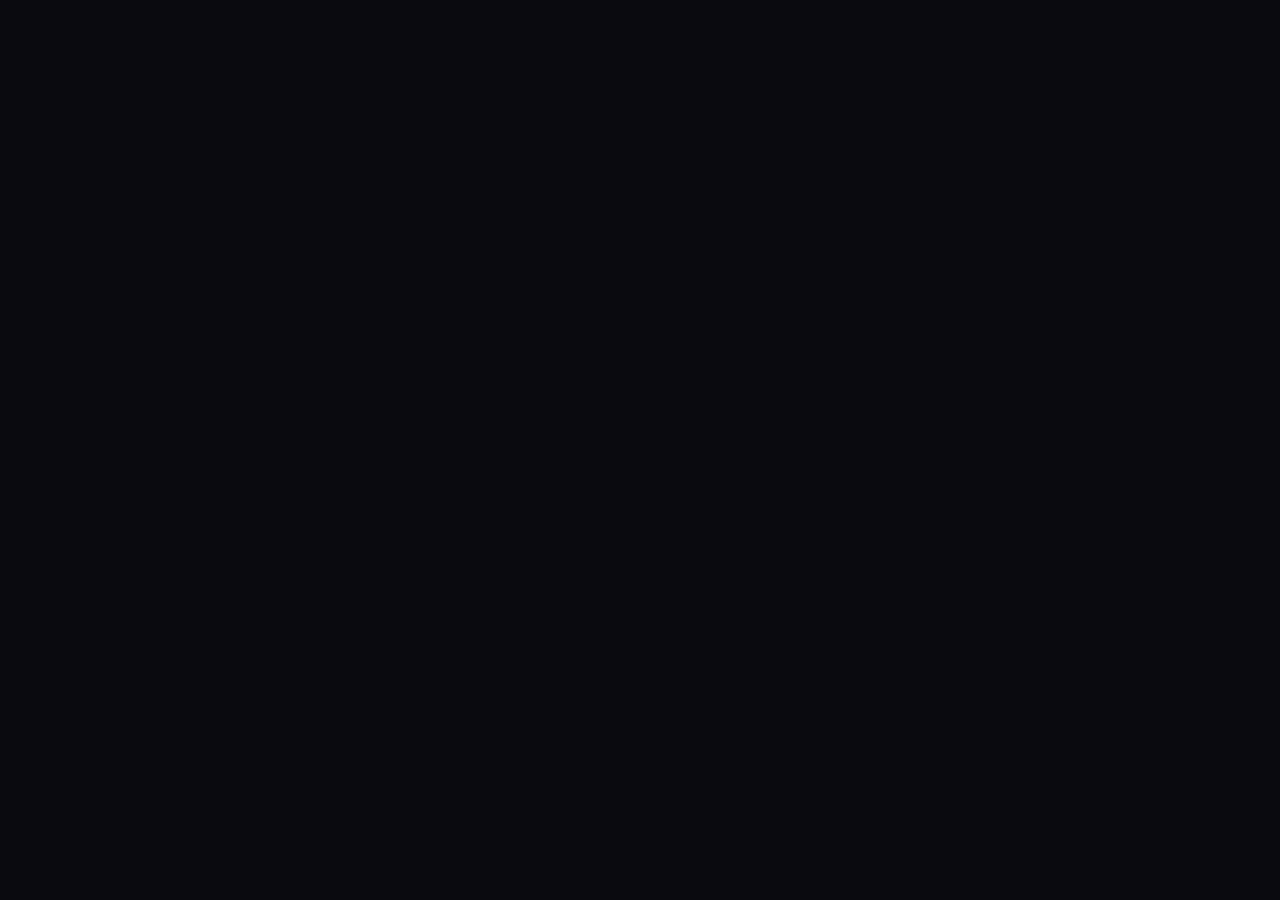
==== index.html @ 31bca6f7 "upload 1" ====
<!doctype html>
<html lang="ru">
  <head>
    <meta charset="UTF-8" />
    <meta name="viewport" content="width=device-width, initial-scale=1.0" />
    <meta name="description" content="Портфолио дизайнера и разработчика. Веб-приложения, мобильные интерфейсы, брендинг." />
    <title>Портфолио | Дизайнер & Разработчик</title>
    <style>
      html, body {
        margin: 0;
        padding: 0;
        width: 100%;
        height: 100%;
        background-color: #0a0a0f;
        color: #f0f0f5;
      }
    </style>
  </head>
  <body>
    <div id="root"></div>
    <script type="module" src="/src/main.tsx"></script>
  </body>
</html>
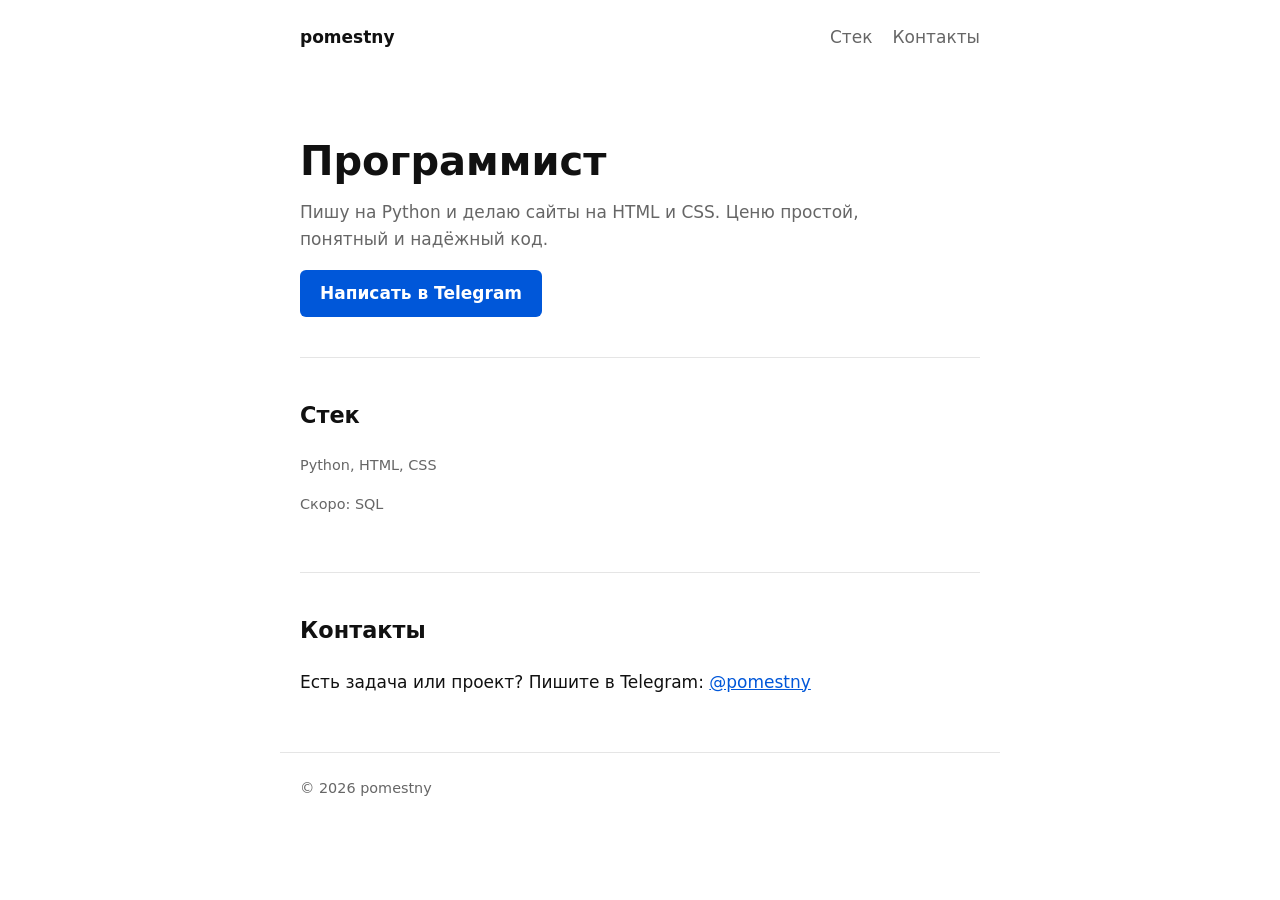
==== commit fa7c6183: "Create a clean, minimalist website showcasing programming work with Telegram link (6ae373c3a7bc7a5b1" ====
--- a/index.html
+++ b/index.html
@@ -3,21 +3,50 @@
   <head>
     <meta charset="UTF-8" />
     <meta name="viewport" content="width=device-width, initial-scale=1.0" />
-    <meta name="description" content="Портфолио дизайнера и разработчика. Веб-приложения, мобильные интерфейсы, брендинг." />
-    <title>Портфолио | Дизайнер & Разработчик</title>
-    <style>
-      html, body {
-        margin: 0;
-        padding: 0;
-        width: 100%;
-        height: 100%;
-        background-color: #0a0a0f;
-        color: #f0f0f5;
-      }
-    </style>
+    <meta name="description" content="Программист на Python: стек технологий и контакты." />
+    <title>pomestny — программист</title>
+    <link rel="stylesheet" href="/styles.css" />
   </head>
   <body>
-    <div id="root"></div>
-    <script type="module" src="/src/main.tsx"></script>
+    <header class="wrap header">
+      <a href="/" class="logo">pomestny</a>
+      <nav>
+        <a href="#stack">Стек</a>
+        <a href="#contact">Контакты</a>
+      </nav>
+    </header>
+
+    <main class="wrap">
+      <section class="intro">
+        <h1>Программист</h1>
+        <p>
+          Пишу на Python и делаю сайты на HTML и CSS.
+          Ценю простой, понятный и надёжный код.
+        </p>
+        <a class="button" href="https://t.me/pomestny" target="_blank" rel="noopener noreferrer">Написать в Telegram</a>
+      </section>
+
+      <section id="stack">
+        <h2>Стек</h2>
+        <p class="stack">Python, HTML, CSS</p>
+        <p class="stack">Скоро: SQL</p>
+      </section>
+
+      <section id="contact">
+        <h2>Контакты</h2>
+        <p>
+          Есть задача или проект? Пишите в Telegram:
+          <a href="https://t.me/pomestny" target="_blank" rel="noopener noreferrer">@pomestny</a>
+        </p>
+      </section>
+    </main>
+
+    <footer class="wrap footer">
+      <p>© <span id="year">2026</span> pomestny</p>
+    </footer>
+
+    <script>
+      document.getElementById('year').textContent = new Date().getFullYear();
+    </script>
   </body>
 </html>
--- a/styles.css
+++ b/styles.css
@@ -0,0 +1,134 @@
+:root {
+  --bg: #ffffff;
+  --text: #111111;
+  --muted: #666666;
+  --border: #e5e5e5;
+  --accent: #0057d9;
+  color-scheme: light dark;
+}
+
+@media (prefers-color-scheme: dark) {
+  :root {
+    --bg: #111111;
+    --text: #eeeeee;
+    --muted: #999999;
+    --border: #2a2a2a;
+    --accent: #5c9dff;
+  }
+}
+
+* {
+  box-sizing: border-box;
+}
+
+html {
+  scroll-behavior: smooth;
+}
+
+body {
+  margin: 0;
+  background: var(--bg);
+  color: var(--text);
+  font: 17px/1.6 system-ui, -apple-system, "Segoe UI", Roboto, sans-serif;
+}
+
+a {
+  color: var(--accent);
+}
+
+.wrap {
+  max-width: 720px;
+  margin: 0 auto;
+  padding: 0 20px;
+}
+
+.header {
+  display: flex;
+  align-items: center;
+  justify-content: space-between;
+  gap: 16px;
+  padding-top: 24px;
+  padding-bottom: 24px;
+}
+
+.logo {
+  color: var(--text);
+  font-weight: 700;
+  text-decoration: none;
+}
+
+nav {
+  display: flex;
+  gap: 20px;
+}
+
+nav a {
+  color: var(--muted);
+  text-decoration: none;
+}
+
+nav a:hover {
+  color: var(--text);
+}
+
+section {
+  padding: 40px 0;
+  border-top: 1px solid var(--border);
+}
+
+.intro {
+  border-top: none;
+  padding-top: 64px;
+}
+
+h1 {
+  margin: 0 0 16px;
+  font-size: 2.5rem;
+  line-height: 1.1;
+}
+
+h2 {
+  margin: 0 0 20px;
+  font-size: 1.4rem;
+}
+
+h3 {
+  margin: 0 0 4px;
+  font-size: 1.05rem;
+}
+
+p {
+  margin: 0 0 16px;
+}
+
+.intro p {
+  color: var(--muted);
+  max-width: 560px;
+}
+
+.button {
+  display: inline-block;
+  padding: 10px 20px;
+  border-radius: 6px;
+  background: var(--accent);
+  color: #ffffff;
+  font-weight: 600;
+  text-decoration: none;
+}
+
+.button:hover {
+  opacity: 0.9;
+}
+
+.stack {
+  color: var(--muted);
+  font-size: 0.9rem;
+}
+
+.footer {
+  padding-top: 24px;
+  padding-bottom: 40px;
+  color: var(--muted);
+  font-size: 0.9rem;
+  border-top: 1px solid var(--border);
+}
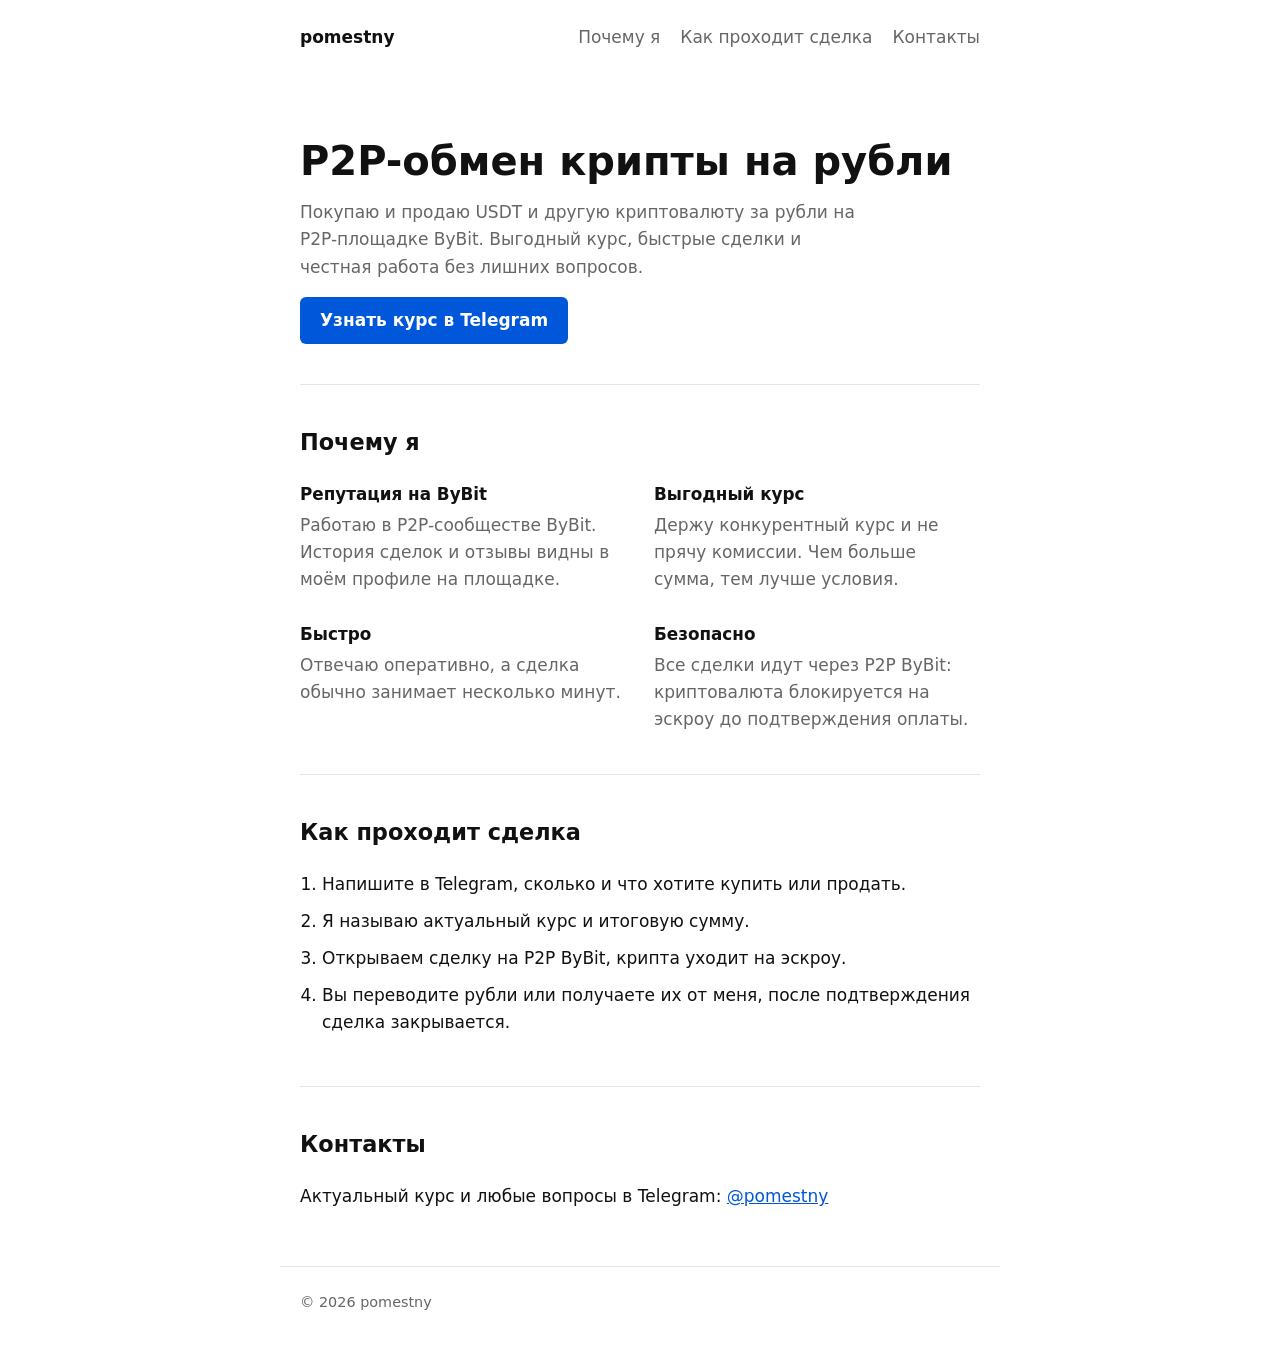
==== commit 146014e2: "Create a clean, minimalist website showcasing programming work with Telegram link - Session 1 (6ae37" ====
--- a/index.html
+++ b/index.html
@@ -3,39 +3,66 @@
   <head>
     <meta charset="UTF-8" />
     <meta name="viewport" content="width=device-width, initial-scale=1.0" />
-    <meta name="description" content="Программист на Python: стек технологий и контакты." />
-    <title>pomestny — программист</title>
+    <meta name="description" content="P2P-обмен криптовалюты на рубли через ByBit: выгодный курс, быстрые сделки, безопасность через эскроу." />
+    <title>pomestny — P2P-обмен крипты на рубли</title>
     <link rel="stylesheet" href="/styles.css" />
   </head>
   <body>
     <header class="wrap header">
       <a href="/" class="logo">pomestny</a>
       <nav>
-        <a href="#stack">Стек</a>
+        <a href="#why">Почему я</a>
+        <a href="#how">Как проходит сделка</a>
         <a href="#contact">Контакты</a>
       </nav>
     </header>
 
     <main class="wrap">
       <section class="intro">
-        <h1>Программист</h1>
+        <h1>P2P-обмен крипты на&nbsp;рубли</h1>
         <p>
-          Пишу на Python и делаю сайты на HTML и CSS.
-          Ценю простой, понятный и надёжный код.
+          Покупаю и продаю USDT и другую криптовалюту за рубли на P2P-площадке ByBit.
+          Выгодный курс, быстрые сделки и честная работа без лишних вопросов.
         </p>
-        <a class="button" href="https://t.me/pomestny" target="_blank" rel="noopener noreferrer">Написать в Telegram</a>
+        <a class="button" href="https://t.me/pomestny" target="_blank" rel="noopener noreferrer">Узнать курс в Telegram</a>
       </section>
 
-      <section id="stack">
-        <h2>Стек</h2>
-        <p class="stack">Python, HTML, CSS</p>
-        <p class="stack">Скоро: SQL</p>
+      <section id="why">
+        <h2>Почему я</h2>
+        <ul class="features">
+          <li>
+            <h3>Репутация на ByBit</h3>
+            <p>Работаю в P2P-сообществе ByBit. История сделок и отзывы видны в моём профиле на площадке.</p>
+          </li>
+          <li>
+            <h3>Выгодный курс</h3>
+            <p>Держу конкурентный курс и не прячу комиссии. Чем больше сумма, тем лучше условия.</p>
+          </li>
+          <li>
+            <h3>Быстро</h3>
+            <p>Отвечаю оперативно, а сделка обычно занимает несколько минут.</p>
+          </li>
+          <li>
+            <h3>Безопасно</h3>
+            <p>Все сделки идут через P2P ByBit: криптовалюта блокируется на эскроу до подтверждения оплаты.</p>
+          </li>
+        </ul>
+      </section>
+
+      <section id="how">
+        <h2>Как проходит сделка</h2>
+        <ol class="steps">
+          <li>Напишите в Telegram, сколько и что хотите купить или продать.</li>
+          <li>Я называю актуальный курс и итоговую сумму.</li>
+          <li>Открываем сделку на P2P ByBit, крипта уходит на эскроу.</li>
+          <li>Вы переводите рубли или получаете их от меня, после подтверждения сделка закрывается.</li>
+        </ol>
       </section>
 
       <section id="contact">
         <h2>Контакты</h2>
         <p>
-          Есть задача или проект? Пишите в Telegram:
+          Актуальный курс и любые вопросы в Telegram:
           <a href="https://t.me/pomestny" target="_blank" rel="noopener noreferrer">@pomestny</a>
         </p>
       </section>
--- a/styles.css
+++ b/styles.css
@@ -59,7 +59,8 @@
 
 nav {
   display: flex;
-  gap: 20px;
+  flex-wrap: wrap;
+  gap: 8px 20px;
 }
 
 nav a {
@@ -120,9 +121,27 @@
   opacity: 0.9;
 }
 
-.stack {
+.features {
+  list-style: none;
+  margin: 0;
+  padding: 0;
+  display: grid;
+  grid-template-columns: repeat(auto-fit, minmax(260px, 1fr));
+  gap: 28px;
+}
+
+.features p {
+  margin: 0;
   color: var(--muted);
-  font-size: 0.9rem;
+}
+
+.steps {
+  margin: 0;
+  padding-left: 22px;
+}
+
+.steps li {
+  margin-bottom: 10px;
 }
 
 .footer {
